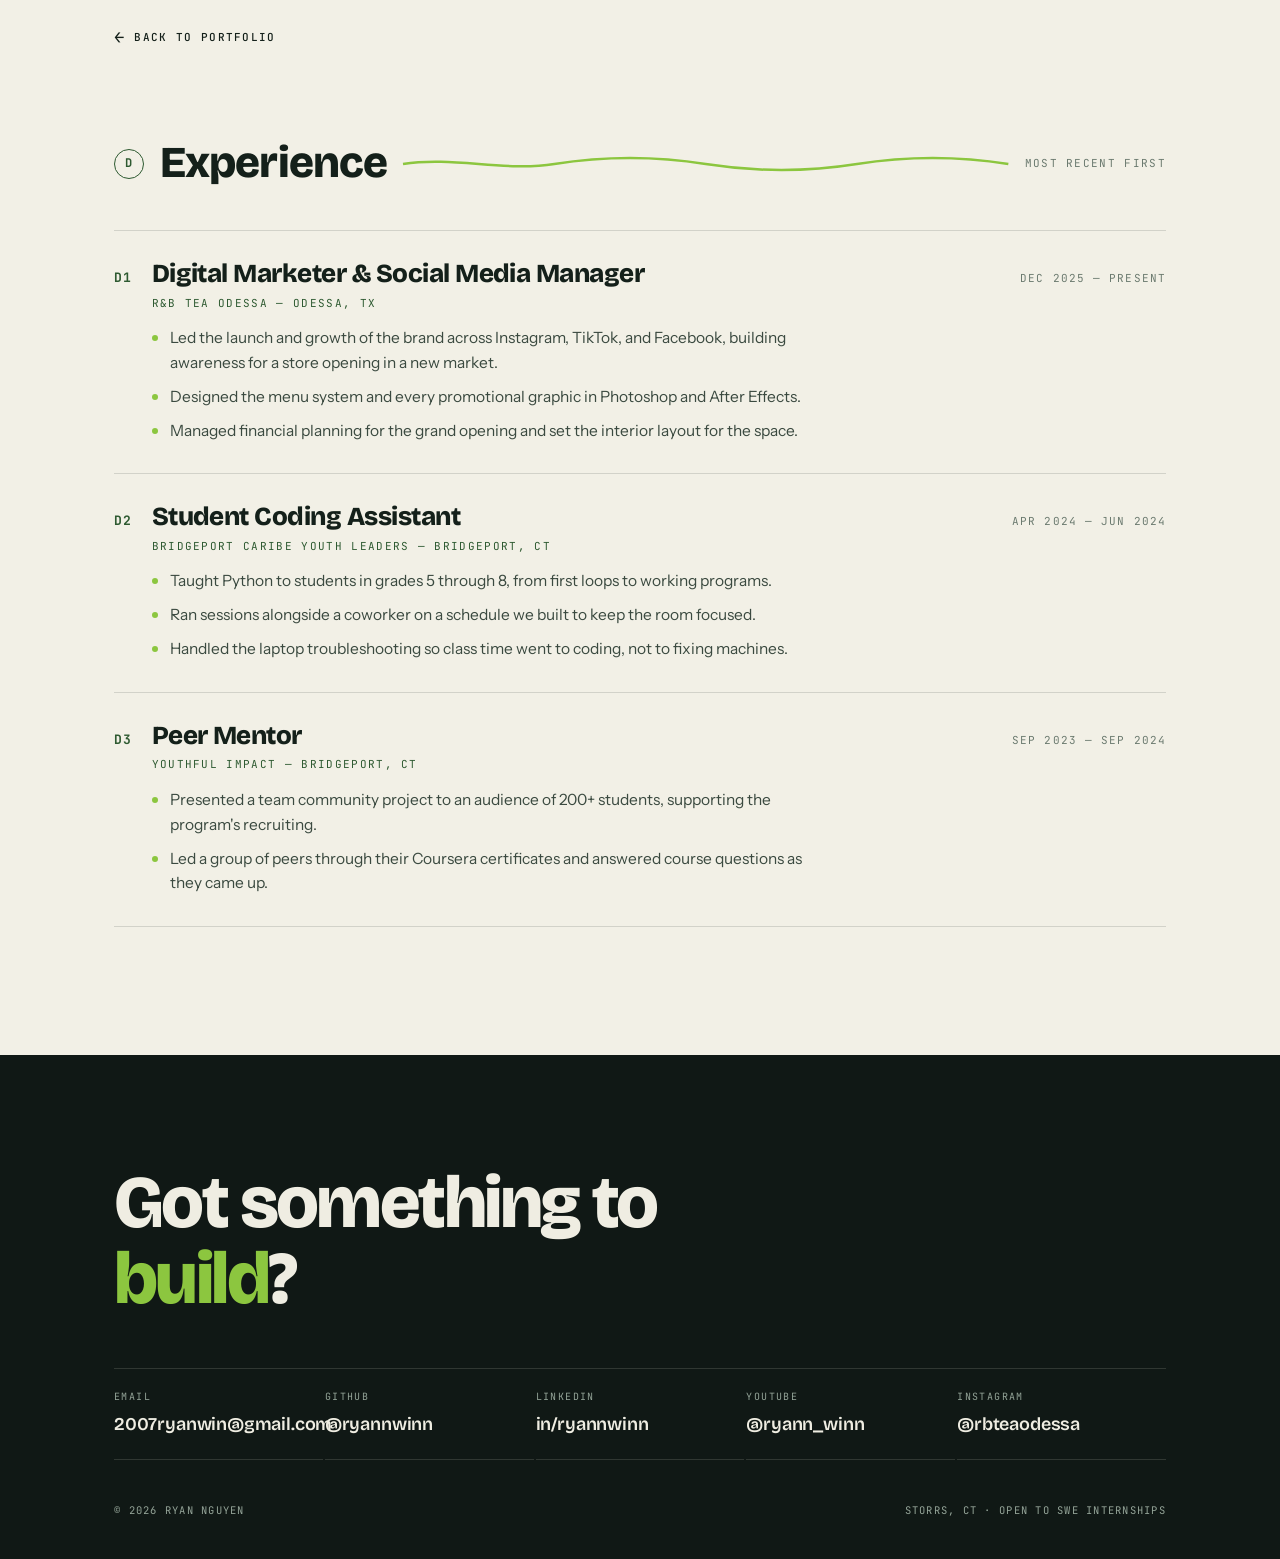
==== marketing.html @ 2098613a "changed headers and organized files for js and css" ====
<!DOCTYPE html>
<html lang="en">
<head>
<meta charset="utf-8">
<meta name="viewport" content="width=device-width, initial-scale=1">
<title>Ryan Nguyen — Computer Science & Brand Design</title>
<meta name="description" content="Ryan Nguyen, computer science student at the University of Connecticut. Python and AI projects, plus brand and social media work for R&B Tea Odessa.">
<link rel="preconnect" href="https://fonts.googleapis.com">
<link rel="preconnect" href="https://fonts.gstatic.com" crossorigin>
<link href="https://fonts.googleapis.com/css2?family=Bricolage+Grotesque:opsz,wght@12..96,400;12..96,600;12..96,800&family=Instrument+Sans:wght@400;500;600&family=JetBrains+Mono:wght@400;500;700&display=swap" rel="stylesheet">
<link rel="stylesheet" href="styles.css">
</head>
<body>
<header class="subpage-nav">
  <div class="wrap">
    <a class="back-link" href="index.html">
      <span aria-hidden="true">←</span>
      Back to portfolio
    </a>
  </div>
</header>

<!-- ================= D · EXPERIENCE ================= -->
<section class="sec" id="experience">
  <div class="wrap">
    <div class="sec-head rv">
      <span class="sec-code">D</span>
      <h2>Experience</h2>
      <svg class="squiggle" viewBox="0 0 300 20" preserveAspectRatio="none"><path d="M0,10 C25,2 50,18 75,10 S125,2 150,10 S200,18 225,10 S275,2 300,10"/></svg>
      <span class="sec-note">Most recent first</span>
    </div>

    <article class="job rv">
      <span class="code">D1</span>
      <div>
        <h3>Digital Marketer &amp; Social Media Manager</h3>
        <p class="org">R&amp;B Tea Odessa — Odessa, TX</p>
        <ul>
          <li>Led the launch and growth of the brand across Instagram, TikTok, and Facebook, building awareness for a store opening in a new market.</li>
          <li>Designed the menu system and every promotional graphic in Photoshop and After Effects.</li>
          <li>Managed financial planning for the grand opening and set the interior layout for the space.</li>
        </ul>
      </div>
      <span class="when">Dec 2025 — Present</span>
    </article>

    <article class="job rv">
      <span class="code">D2</span>
      <div>
        <h3>Student Coding Assistant</h3>
        <p class="org">Bridgeport Caribe Youth Leaders — Bridgeport, CT</p>
        <ul>
          <li>Taught Python to students in grades 5 through 8, from first loops to working programs.</li>
          <li>Ran sessions alongside a coworker on a schedule we built to keep the room focused.</li>
          <li>Handled the laptop troubleshooting so class time went to coding, not to fixing machines.</li>
        </ul>
      </div>
      <span class="when">Apr 2024 — Jun 2024</span>
    </article>

    <article class="job rv">
      <span class="code">D3</span>
      <div>
        <h3>Peer Mentor</h3>
        <p class="org">Youthful Impact — Bridgeport, CT</p>
        <ul>
          <li>Presented a team community project to an audience of 200+ students, supporting the program's recruiting.</li>
          <li>Led a group of peers through their Coursera certificates and answered course questions as they came up.</li>
        </ul>
      </div>
      <span class="when">Sep 2023 — Sep 2024</span>
    </article>
  </div>
</section>
<footer class="foot" id="contact">
  <div class="wrap">
    <h2 class="rv">Got something to <em>build</em>?</h2>

    <div class="foot-links rv">
      <a href="mailto:2007ryanwin@gmail.com">
        <small>Email</small>
        <b>2007ryanwin@gmail.com</b>
      </a>

      <a href="https://github.com/ryannwinn" target="_blank" rel="noopener">
        <small>GitHub</small>
        <b>@ryannwinn</b>
      </a>

      <a href="https://linkedin.com/in/ryannwinn/" target="_blank" rel="noopener">
        <small>LinkedIn</small>
        <b>in/ryannwinn</b>
      </a>

      <a href="https://www.youtube.com/@ryann_winn" target="_blank" rel="noopener">
        <small>YouTube</small>
        <b>@ryann_winn</b>
      </a>

      <a href="https://www.instagram.com/rbteaodessa" target="_blank" rel="noopener">
        <small>Instagram</small>
        <b>@rbteaodessa</b>
      </a>
    </div>

    <div class="foot-bot">
      <span>© 2026 Ryan Nguyen</span>
      <span>Storrs, CT · Open to SWE internships</span>
    </div>
  </div>
</footer>
<script src="script.js"></script>
</body>
</html>
---- styles.css ----
:root{
  --paper:#F2F0E6;
  --paper-2:#FCFBF6;
  --ink:#14201A;
  --forest:#2E5A31;
  --leaf:#8CC63F;
  --hot:#FF3D8B;
  --muted:#6B7A6F;
  --rule:rgba(20,32,26,.14);
  --dark:#101815;
  --dark-2:#18231F;
  --dark-text:#EFEDE2;
  --dark-muted:#94A498;
  --dark-rule:rgba(239,237,226,.14);
  --display:'Bricolage Grotesque','Segoe UI',system-ui,sans-serif;
  --body:'Instrument Sans',system-ui,-apple-system,sans-serif;
  --mono:'JetBrains Mono',ui-monospace,'SF Mono',Menlo,monospace;
  --pad:clamp(20px,5vw,64px);
  --maxw:1180px;
}
*{box-sizing:border-box}
html{scroll-behavior:smooth}
body{
  margin:0;background:var(--paper);color:var(--ink);
  font-family:var(--body);font-size:17px;line-height:1.6;
  -webkit-font-smoothing:antialiased;overflow-x:hidden;
}
img{max-width:100%;display:block}
a{color:inherit}
h1,h2,h3{font-family:var(--display);font-weight:800;margin:0;line-height:1.02;letter-spacing:-.02em}
.wrap{max-width:var(--maxw);margin:0 auto;padding:0 var(--pad)}
.mono{font-family:var(--mono);font-size:11px;letter-spacing:.14em;text-transform:uppercase;font-weight:500}

/* ---------- nav ---------- */
.nav{
  position:fixed;top:0;left:0;right:0;z-index:60;
  background:rgba(242,240,230,.82);backdrop-filter:blur(14px);
  border-bottom:1px solid var(--rule);
  transition:background .4s ease,border-color .4s ease,color .4s ease;
}
.nav.on-dark{background:rgba(16,24,21,.8);border-bottom-color:var(--dark-rule);color:var(--dark-text)}
.nav-in{max-width:var(--maxw);margin:0 auto;padding:0 var(--pad);height:58px;display:flex;align-items:center;gap:22px}
.brand{font-family:var(--display);font-weight:800;font-size:19px;letter-spacing:-.03em;text-decoration:none;flex:none}
.brand i{font-style:normal;color:var(--leaf)}
.nav-links{display:flex;gap:2px;list-style:none;margin:0;padding:0;flex:1;overflow-x:auto;scrollbar-width:none}
.nav-links::-webkit-scrollbar{display:none}
.nav-links a{
  display:flex;align-items:baseline;gap:6px;text-decoration:none;padding:6px 10px;border-radius:99px;
  font-family:var(--mono);font-size:11px;letter-spacing:.1em;text-transform:uppercase;color:var(--muted);
  white-space:nowrap;transition:color .25s,background .25s;
}
.nav.on-dark .nav-links a{color:var(--dark-muted)}
.nav-links a b{font-weight:700;color:var(--forest);transition:color .25s}
.nav.on-dark .nav-links a b{color:var(--leaf)}
.nav-links a:hover{color:var(--ink)}
.nav.on-dark .nav-links a:hover{color:var(--dark-text)}
.nav-links a.active{background:rgba(46,90,49,.1);color:var(--ink)}
.nav.on-dark .nav-links a.active{background:rgba(140,198,63,.14);color:var(--dark-text)}
.nav-cta {
  position: relative;
  display: inline-flex;
  align-items: center;
  gap: 8px;
  overflow: hidden;
  flex: none;
  padding: 7px 14px;

  border: 1px solid var(--ink);
  border-radius: 99px;

  color: var(--ink);
  text-decoration: none;
  font-family: var(--mono);
  font-size: 11px;
  letter-spacing: .12em;
  text-transform: uppercase;

  transition:
    color .3s ease,
    background .3s ease,
    border-color .3s ease;
}

.paper-plane {
  width: 15px;
  height: 15px;
  flex: none;
  fill: none;
  stroke: currentColor;
  stroke-width: 1.7;
  stroke-linecap: round;
  stroke-linejoin: round;
  transition: transform .45s cubic-bezier(.2,.8,.3,1);
}

.nav-cta:hover {
  background: var(--ink);
  color: var(--paper);
}

.nav-cta:hover .paper-plane {
  animation: plane-flight .7s cubic-bezier(.2,.8,.3,1);
}

.nav.on-dark .nav-cta {
  color: var(--dark-text);
  border-color: var(--dark-text);
}

.nav.on-dark .nav-cta:hover {
  background: var(--dark-text);
  color: var(--dark);
}

@keyframes plane-flight {
  0% {
    transform: translate(0, 0) rotate(0);
    opacity: 1;
  }

  45% {
    transform: translate(22px, -18px) rotate(10deg);
    opacity: 0;
  }

  46% {
    transform: translate(-14px, 12px) rotate(10deg);
    opacity: 0;
  }

  100% {
    transform: translate(0, 0) rotate(0);
    opacity: 1;
  }
}

@media (prefers-reduced-motion: reduce) {
  .nav-cta:hover .paper-plane {
    animation: none;
    transform: translateX(3px);
  }
}
.nav-cta:hover{background:var(--ink);color:var(--paper)}
.nav.on-dark .nav-cta{border-color:var(--dark-text)}
.nav.on-dark .nav-cta:hover{background:var(--dark-text);color:var(--dark)}

/* ---------- section scaffold ---------- */
.sec{padding:clamp(72px,10vw,132px) 0;position:relative}
.sec-head{display:flex;align-items:center;flex-wrap:wrap;gap:10px 16px;margin-bottom:44px}
.sec-code{
  font-family:var(--mono);font-weight:700;font-size:12px;letter-spacing:.1em;
  width:30px;height:30px;flex:none;display:grid;place-items:center;border-radius:50%;
  border:1.5px solid var(--forest);color:var(--forest);
}
.sec-head h2{font-size:clamp(26px,4.4vw,44px);flex:0 1 auto}
.squiggle{flex:1 1 90px;height:20px;min-width:0;overflow:visible}
.squiggle path{fill:none;stroke:var(--leaf);stroke-width:2.5;vector-effect:non-scaling-stroke;
  stroke-dasharray:1000;stroke-dashoffset:1000;transition:stroke-dashoffset 1.4s cubic-bezier(.2,.7,.3,1)}
.in .squiggle path{stroke-dashoffset:0}
.sec-note{font-family:var(--mono);font-size:11px;letter-spacing:.12em;text-transform:uppercase;color:var(--muted);flex:none}

/* ---------- hero ---------- */
.hero {
padding:clamp(82px, 11vh, 118px) 0 clamp(56px, 8vw, 92px);position:relative;overflow:hidden}
.hero-grid{display:grid;grid-template-columns:1.5fr .74fr;gap:clamp(28px,5vw,64px);align-items:end}
.eyebrow{display:flex;align-items:center;gap:10px;color:var(--forest);margin-bottom:22px}
.eyebrow .dot{width:7px;height:7px;border-radius:50%;background:var(--leaf);flex:none}
h1{font-size:clamp(33px,5.3vw,66px);letter-spacing:-.035em;line-height:1.0}
h1 .ln{display:block;overflow:hidden}
h1 .ln span{display:block;transform:translateY(105%)}
h1 em{font-style:normal;color:var(--forest);position:relative;white-space:nowrap}
h1 em.hot{color:var(--hot)}
.hero-sub{max-width:44ch;margin:26px 0 0;color:#3B4A40;font-size:clamp(16px,1.5vw,18.5px)}
.hero-cta{display:flex;flex-wrap:wrap;gap:12px;margin-top:30px}
.btn{
  display:inline-flex;align-items:center;gap:9px;text-decoration:none;
  font-family:var(--mono);font-size:11.5px;letter-spacing:.12em;text-transform:uppercase;
  padding:13px 20px;border-radius:99px;border:1.5px solid var(--ink);transition:.25s ease;
}
.btn.solid{background:var(--ink);color:var(--paper)}
.btn.solid:hover{background:var(--forest);border-color:var(--forest)}
.btn.ghost:hover{background:var(--ink);color:var(--paper)}
.btn svg{width:13px;height:13px;flex:none}
.portrait{position:relative}
.portrait figure{margin:0;border:1px solid var(--rule);background:var(--paper-2);padding:10px;border-radius:6px}
.portrait img{border-radius:3px;filter:saturate(.96)}
.portrait figcaption{display:flex;justify-content:space-between;gap:10px;padding:9px 2px 1px;color:var(--muted)}
.hero-stats{
  display:grid;grid-template-columns:repeat(4,1fr);gap:0;margin-top:clamp(48px,7vw,80px);
  border-top:1px solid var(--rule);
}
.hero-stats div {padding: 24px 22px;border-right: 1px solid var(--rule);
}
.hero-stats div:last-child{border-right:0}
.hero-stats dt{font-family:var(--mono);font-size:10.5px;letter-spacing:.14em;text-transform:uppercase;color:var(--muted);margin:0 0 6px}
.hero-stats dd{margin:0;font-family:var(--display);font-weight:600;font-size:clamp(15px,1.7vw,19px);letter-spacing:-.01em}

/* ---------- about ---------- */
.about-grid{display:grid;grid-template-columns:1.25fr .85fr;gap:clamp(28px,6vw,72px)}
.lede{font-family:var(--display);font-weight:400;font-size:clamp(21px,2.6vw,29px);line-height:1.32;letter-spacing:-.02em;margin:0 0 22px}
.about-grid p{margin:0 0 16px;color:#3B4A40}
.facts{border-top:1.5px solid var(--ink);padding-top:14px}
.facts dl{display:grid;grid-template-columns:auto 1fr;gap:0;margin:0}
.facts dt{font-family:var(--mono);font-size:10.5px;letter-spacing:.13em;text-transform:uppercase;color:var(--muted);padding:11px 18px 11px 0;border-bottom:1px solid var(--rule)}
.facts dd{margin:0;padding:11px 0;border-bottom:1px solid var(--rule);text-align:right;font-weight:500;font-size:15px}

/* ---------- dark band (software) ---------- */
.band{background:var(--dark);color:var(--dark-text);position:relative}
.band::before{
  content:"";position:absolute;inset:0;pointer-events:none;
  background:radial-gradient(70% 45% at 15% 0%,rgba(140,198,63,.11),transparent 70%);
}
.band .sec-code{border-color:var(--leaf);color:var(--leaf)}
.band .sec-note{color:var(--dark-muted)}
.proj{border-top:1px solid var(--dark-rule);padding:44px 0;position:relative}
.proj:last-of-type{border-bottom:1px solid var(--dark-rule)}
.proj-head{display:flex;align-items:baseline;gap:14px;flex-wrap:wrap;margin-bottom:8px}
.code{
  font-family:var(--mono);font-weight:700;font-size:13px;letter-spacing:.06em;color:var(--leaf);
  flex:none;transition:transform .3s ease;
}
.proj-head h3{font-size:clamp(24px,3.4vw,34px);letter-spacing:-.025em}
.star{color:var(--leaf);font-size:11px;transform:translateY(-4px)}
.proj-meta{margin-left:auto;font-family:var(--mono);font-size:11px;letter-spacing:.12em;text-transform:uppercase;color:var(--dark-muted)}
.proj-body{display:grid;min-width:0;grid-template-columns:1fr 1.05fr;gap:clamp(24px,4vw,52px);align-items:start;margin-top:20px}
.proj-body p{margin:0 0 18px;color:#C3CDC5;font-size:16.5px}
.bul{list-style:none;margin:0;padding:0;display:grid;gap:11px}
.bul li{position:relative;padding-left:20px;font-size:15.5px;color:#C3CDC5}
.bul li::before{content:"";position:absolute;left:0;top:9px;width:7px;height:7px;background:var(--leaf);border-radius:1px;transform:rotate(45deg)}
.tags{display:flex;flex-wrap:wrap;gap:7px;margin-top:22px}
.tag{font-family:var(--mono);font-size:10.5px;letter-spacing:.1em;text-transform:uppercase;
  border:1px solid var(--dark-rule);border-radius:99px;padding:5px 11px;color:var(--dark-muted)}
.shots{display:grid;gap:12px}
.shot{margin:0;border:1px solid var(--dark-rule);border-radius:8px;overflow:hidden;background:var(--dark-2);cursor:zoom-in}
.shot img{transition:transform .6s cubic-bezier(.2,.7,.3,1)}
.shot:hover img{transform:scale(1.025)}
.shot figcaption{font-family:var(--mono);font-size:10px;letter-spacing:.12em;text-transform:uppercase;color:var(--dark-muted);padding:9px 12px;border-top:1px solid var(--dark-rule)}
.diagram{
  max-width:100%;font-family:var(--mono);font-size:12.5px;line-height:1.85;color:#C3CDC5;white-space:pre;overflow-x:auto;
  background:var(--dark-2);border:1px solid var(--dark-rule);border-radius:8px;padding:20px 22px;margin:0;
}
.diagram b{color:var(--leaf);font-weight:500}

/* ---------- brand / content ---------- */
.gal{display:grid;grid-template-columns:repeat(6,1fr);gap:clamp(14px,2vw,22px)}
.item{grid-column:span 2;margin:0}
.item.wide{grid-column:span 6}
.item.half{grid-column:span 3}
.item .frame{
  border:1px solid var(--rule);background:var(--paper-2);border-radius:6px;overflow:hidden;position:relative;cursor:zoom-in;
}
.item .frame img,.item .frame video{width:100%;transition:transform .7s cubic-bezier(.2,.7,.3,1)}
.item .frame:hover img{transform:scale(1.03)}
.item .frame::after{
  content:"";position:absolute;inset:0;box-shadow:inset 0 0 0 0 var(--hot);transition:box-shadow .3s
}
.item .frame:hover::after{box-shadow:inset 0 0 0 2px var(--hot)}
.item.video .frame{cursor:default}
.cap{display:flex;align-items:baseline;gap:10px;padding:11px 2px 0}
.cap .c{font-family:var(--mono);font-weight:700;font-size:11px;color:var(--hot);flex:none;letter-spacing:.06em}
.cap .t{font-weight:600;font-size:15px;letter-spacing:-.01em}
.cap .m{margin-left:auto;font-family:var(--mono);font-size:10px;letter-spacing:.12em;text-transform:uppercase;color:var(--muted);text-align:right;flex:none}
.legend{display:flex;align-items:center;gap:9px;margin-top:30px;color:var(--muted);font-family:var(--mono);font-size:10.5px;letter-spacing:.12em;text-transform:uppercase}
.legend b{color:var(--forest)}

/* ---------- skills ---------- */
#skills {
  scroll-margin-top: 100px;
}
.skill-grid{display:grid;grid-template-columns:1.1fr .9fr;gap:clamp(28px,5vw,56px);align-items:start}
.srow{border-top:1px solid var(--rule);padding:20px 0}
.srow:last-child{border-bottom:1px solid var(--rule)}
.srow h4{margin:0 0 12px;font-family:var(--mono);font-size:10.5px;letter-spacing:.14em;text-transform:uppercase;color:var(--muted);font-weight:500}
.chips{display:flex;flex-wrap:wrap;gap:8px}
.chip{font-family:var(--mono);font-size:11.5px;letter-spacing:.04em;border:1px solid var(--rule);
  background:var(--paper-2);border-radius:99px;padding:7px 13px;transition:.25s}
.chip:hover{border-color:var(--forest);color:var(--forest);transform:translateY(-2px)}
.cert{margin:0}
.cert .frame{border:1px solid var(--rule);border-radius:6px;overflow:hidden;background:var(--paper-2);cursor:zoom-in}

/* ---------- footer ---------- */
.foot{background:var(--dark);color:var(--dark-text);padding:clamp(64px,9vw,110px) 0 40px}
.foot h2{font-size:clamp(34px,6.6vw,74px);letter-spacing:-.035em;max-width:14ch}
.foot h2 em{font-style:normal;color:var(--leaf)}
.foot-links{display:grid;grid-template-columns:repeat(auto-fit,minmax(170px,1fr));gap:2px;margin-top:52px;
  border-top:1px solid var(--dark-rule)}
.foot-links a{
  display:flex;flex-direction:column;gap:5px;text-decoration:none;padding:20px 20px 20px 0;
  border-bottom:1px solid var(--dark-rule);transition:.3s;position:relative
}
.foot-links a small{font-family:var(--mono);font-size:10px;letter-spacing:.14em;text-transform:uppercase;color:var(--dark-muted)}
.foot-links a b{font-family:var(--display);font-weight:600;font-size:18px;letter-spacing:-.01em;transition:.3s}
.foot-links a:hover b{color:var(--leaf);transform:translateX(5px)}
.foot-bot{display:flex;justify-content:space-between;gap:16px;flex-wrap:wrap;margin-top:42px;color:var(--dark-muted);
  font-family:var(--mono);font-size:10.5px;letter-spacing:.12em;text-transform:uppercase}

/* ---------- experience ---------- */
#experience {
  padding-top: 90px;
}
.job{display:grid;grid-template-columns:auto 1fr auto;gap:20px;align-items:baseline;
  border-top:1px solid var(--rule);padding:30px 0}
.job:last-child{border-bottom:1px solid var(--rule)}
.job .code{color:var(--forest)}
.job h3{font-size:clamp(20px,2.6vw,26px);letter-spacing:-.02em}
.job .org{font-family:var(--mono);font-size:11px;letter-spacing:.12em;text-transform:uppercase;color:var(--forest);margin-top:7px}
.job .when{font-family:var(--mono);font-size:11px;letter-spacing:.1em;text-transform:uppercase;color:var(--muted);text-align:right;white-space:nowrap}
.job ul{list-style:none;margin:14px 0 0;padding:0;display:grid;gap:9px;max-width:62ch}
.job li{position:relative;padding-left:18px;font-size:15.5px;color:#3B4A40}
.job li::before{content:"";position:absolute;left:0;top:9px;width:6px;height:6px;border-radius:50%;background:var(--leaf)}

/* ---------- lightbox ---------- */
.lb{position:fixed;inset:0;z-index:100;background:rgba(12,18,15,.94);display:none;place-items:center;padding:24px;cursor:zoom-out}
.lb.open{display:grid}
.lb img{max-width:min(1300px,96vw);max-height:92vh;width:auto;border-radius:4px;
  animation:pop .45s cubic-bezier(.2,.8,.3,1)}
.lb-close{position:absolute;top:18px;right:22px;color:#EFEDE2;font-family:var(--mono);font-size:11px;letter-spacing:.14em;
  border:1px solid rgba(239,237,226,.35);border-radius:99px;padding:8px 14px;background:none;cursor:pointer}
@keyframes pop{from{opacity:0;transform:scale(.97)}to{opacity:1;transform:none}}

/* ---------- reveal ---------- */
.rv{opacity:0;transform:translateY(20px);transition:opacity .8s cubic-bezier(.2,.7,.3,1),transform .8s cubic-bezier(.2,.7,.3,1)}
.rv.in{opacity:1;transform:none}
:focus-visible{outline:2.5px solid var(--hot);outline-offset:3px;border-radius:2px}

/* ---------- load sequence ---------- */
.pl h1 .ln span{transform:translateY(105%);transition:transform 1s cubic-bezier(.2,.8,.25,1)}
.pl.go h1 .ln span{transform:none}
.pl .eyebrow,.pl .hero-sub,.pl .hero-cta,.pl .hero-stats,.pl .portrait{opacity:0;transform:translateY(16px);
  transition:opacity .9s ease,transform .9s cubic-bezier(.2,.7,.3,1)}
.pl.go .eyebrow,.pl.go .hero-sub,.pl.go .hero-cta,.pl.go .hero-stats,.pl.go .portrait{opacity:1;transform:none}
.pl.go .eyebrow{transition-delay:.05s}
.pl.go h1 .ln:nth-child(1) span{transition-delay:.16s}
.pl.go h1 .ln:nth-child(2) span{transition-delay:.26s}
.pl.go h1 .ln:nth-child(3) span{transition-delay:.36s}
.pl.go .hero-sub{transition-delay:.5s}
.pl.go .hero-cta{transition-delay:.6s}
.pl.go .portrait{transition-delay:.42s}
.pl.go .hero-stats{transition-delay:.72s}

@media (max-width:900px){
  .hero-grid{grid-template-columns:1fr}
  .portrait{max-width:320px;order:-1}
  .hero-stats{grid-template-columns:1fr 1fr}
  .hero-stats div{border-bottom:1px solid var(--rule);padding-bottom:16px}
  .hero-stats div:nth-child(2n){border-right:0}
  .about-grid,.proj-body,.skill-grid,.res-grid{grid-template-columns:1fr}
  .item,.item.half{grid-column:span 3}
  .job{grid-template-columns:auto 1fr;row-gap:6px}
  .job .when{grid-column:2;text-align:left;order:3}
  .res-doc{max-width:330px}
}
@media (max-width:560px){
  body{font-size:16px}
  .item,.item.half,.item.wide{grid-column:span 6}
  .nav-cta{display:none}
  .sec-note{display:none}
}
@media (prefers-reduced-motion:reduce){
  html{scroll-behavior:auto}
  *,*::before,*::after{transition-duration:.01ms!important;animation-duration:.01ms!important}
  .rv{opacity:1;transform:none}
  .pl h1 .ln span{transform:none}
  .pl .eyebrow,.pl .hero-sub,.pl .hero-cta,.pl .hero-stats,.pl .portrait{opacity:1;transform:none}
  .squiggle path{stroke-dashoffset:0}
}

.section-more {
  display: flex;
  justify-content: center;
  margin-top: 48px;
}

.section-more .btn {
  transition:
    background .25s ease,
    color .25s ease,
    border-color .25s ease,
    transform .25s ease;
}

.section-more .btn:hover {
  transform: translateY(-3px);
}

.section-more .btn span {
  display: inline-block;
  transition: transform .25s ease;
}

.section-more .btn:hover span {
  transform: translate(3px, -3px);
}

/* Software section has a dark background */
.band .section-more .btn {
  color: var(--dark-text);
  border-color: var(--dark-text);
}

.band .section-more .btn:hover {
  color: var(--dark);
  background: var(--leaf);
  border-color: var(--leaf);
}

.subpage-nav {
  padding: 24px 0 0;
}

.back-link {
  display: inline-flex;
  align-items: center;
  gap: 9px;
  color: var(--ink);
  text-decoration: none;
  font-family: var(--mono);
  font-size: 11px;
  font-weight: 500;
  letter-spacing: .12em;
  text-transform: uppercase;
  transition: color .25s ease;
}

.back-link span {
  font-size: 17px;
  transition: transform .25s ease;
}

.back-link:hover {
  color: var(--forest);
}

.back-link:hover span {
  transform: translateX(-4px);
}
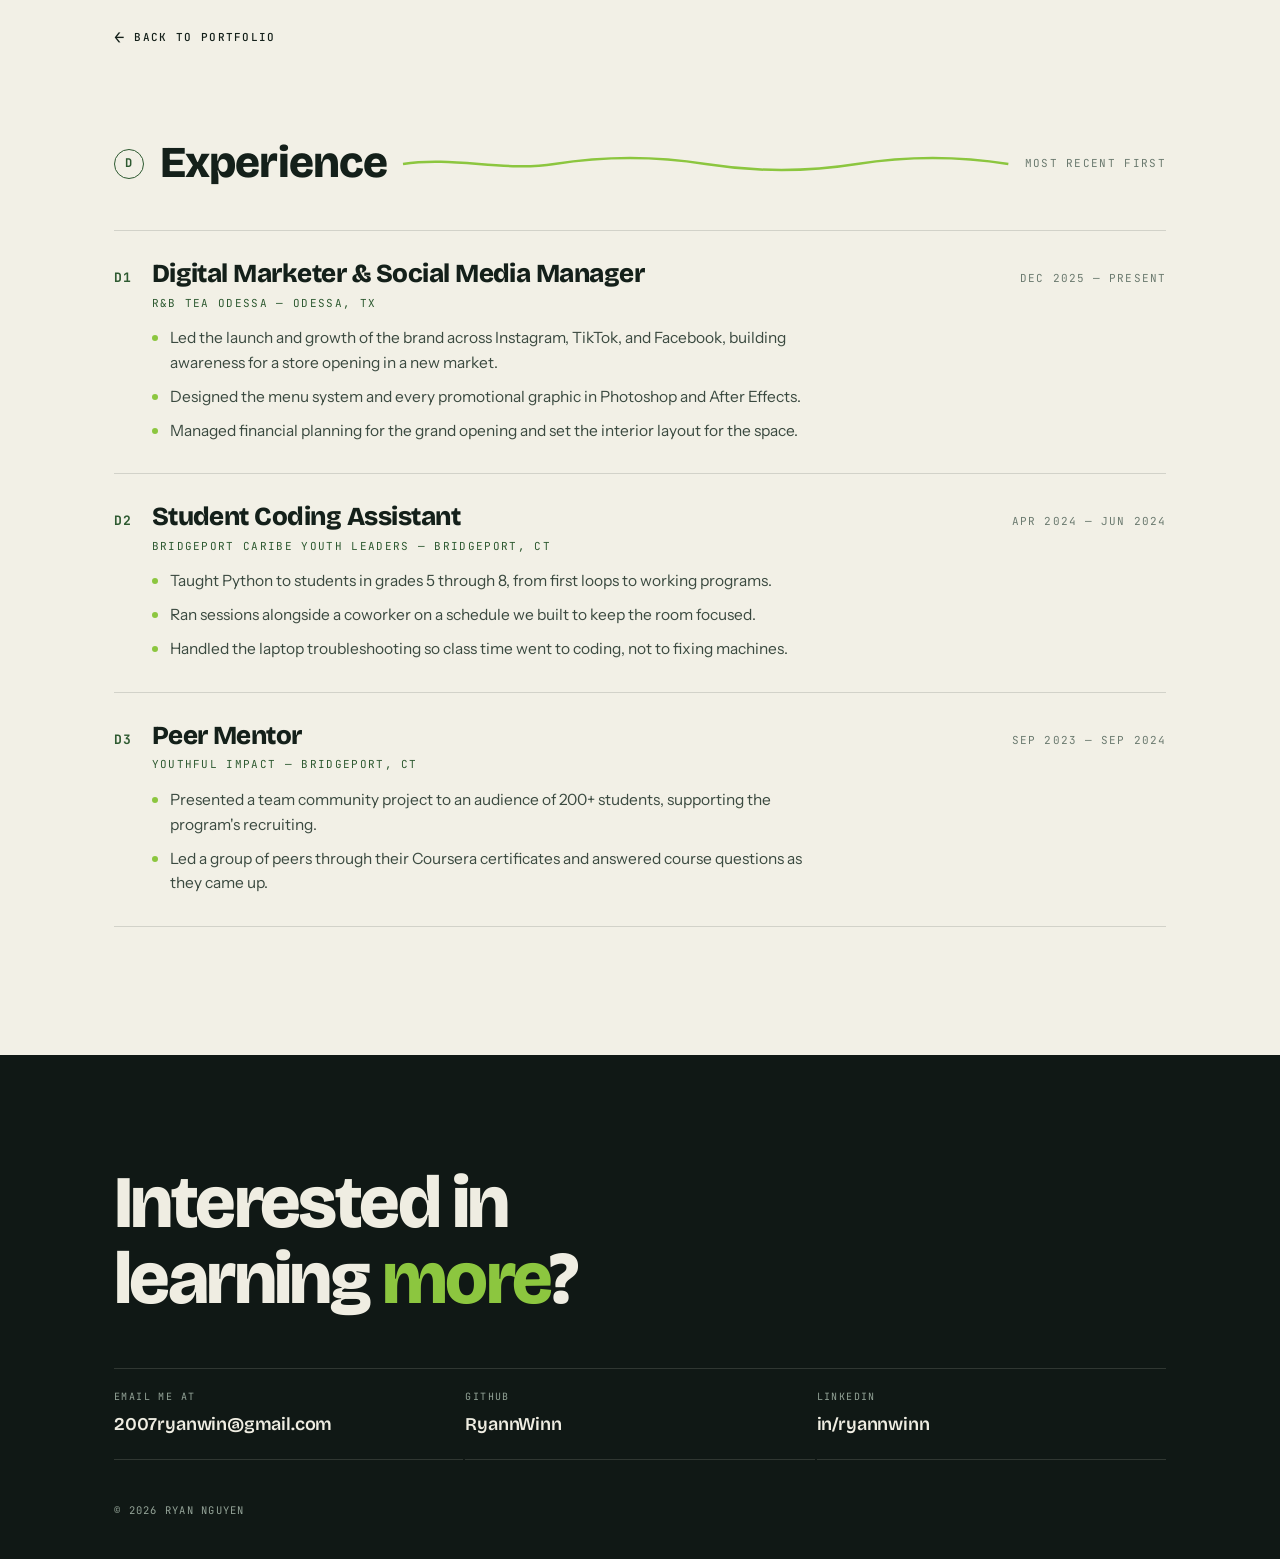
==== commit da053eec: "Added new information for software section and profile" ====
--- a/marketing.html
+++ b/marketing.html
@@ -72,40 +72,18 @@
     </article>
   </div>
 </section>
+
+<!-- ================= FOOTER ================= -->
 <footer class="foot" id="contact">
   <div class="wrap">
-    <h2 class="rv">Got something to <em>build</em>?</h2>
-
+    <h2 class="rv">Interested in learning <em>more</em>?</h2>
     <div class="foot-links rv">
-      <a href="mailto:2007ryanwin@gmail.com">
-        <small>Email</small>
-        <b>2007ryanwin@gmail.com</b>
-      </a>
-
-      <a href="https://github.com/ryannwinn" target="_blank" rel="noopener">
-        <small>GitHub</small>
-        <b>@ryannwinn</b>
-      </a>
-
-      <a href="https://linkedin.com/in/ryannwinn/" target="_blank" rel="noopener">
-        <small>LinkedIn</small>
-        <b>in/ryannwinn</b>
-      </a>
-
-      <a href="https://www.youtube.com/@ryann_winn" target="_blank" rel="noopener">
-        <small>YouTube</small>
-        <b>@ryann_winn</b>
-      </a>
-
-      <a href="https://www.instagram.com/rbteaodessa" target="_blank" rel="noopener">
-        <small>Instagram</small>
-        <b>@rbteaodessa</b>
-      </a>
+      <a href="mailto:2007ryanwin@gmail.com"><small>Email me at</small><b>2007ryanwin@gmail.com</b></a>
+      <a href="https://github.com/ryannwinn" target="_blank" rel="noopener"><small>GitHub</small><b>RyannWinn</b></a>
+      <a href="https://linkedin.com/in/ryannwinn/" target="_blank" rel="noopener"><small>LinkedIn</small><b>in/ryannwinn</b></a>
     </div>
-
     <div class="foot-bot">
       <span>© 2026 Ryan Nguyen</span>
-      <span>Storrs, CT · Open to SWE internships</span>
     </div>
   </div>
 </footer>
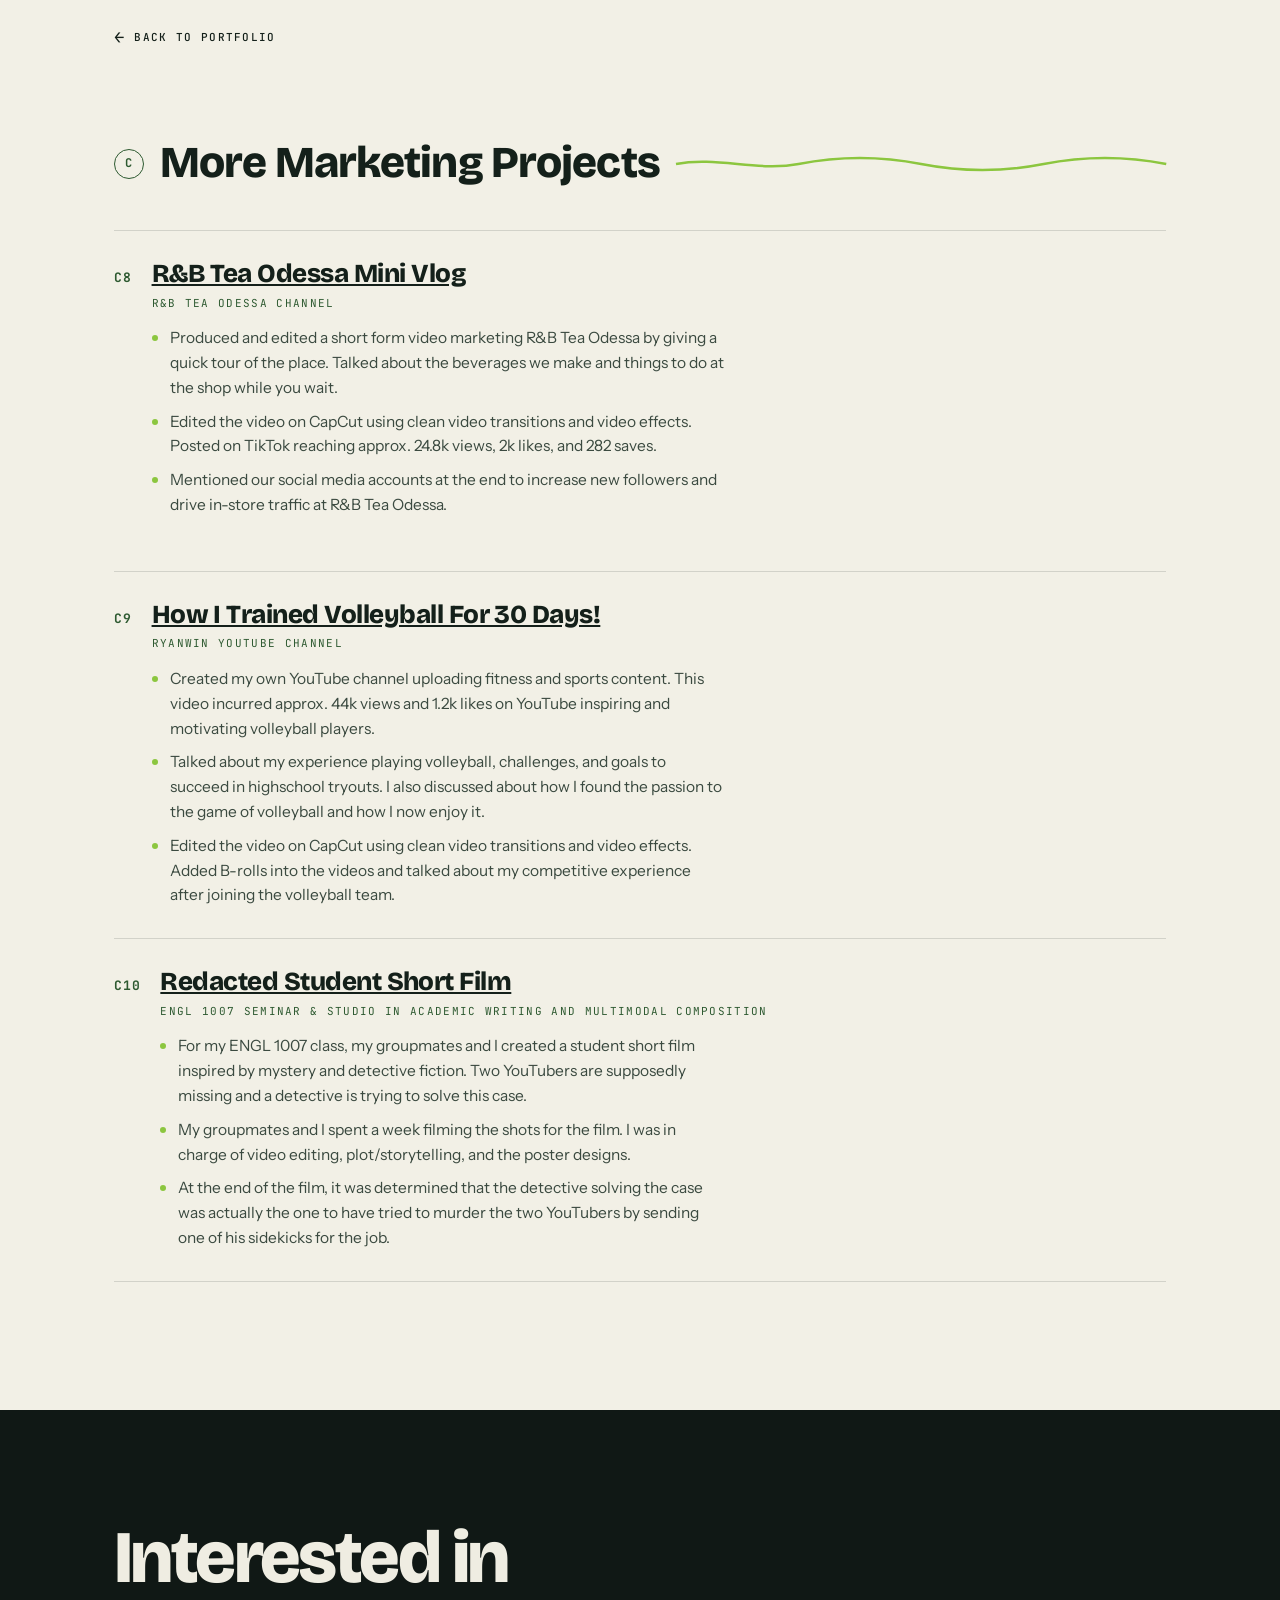
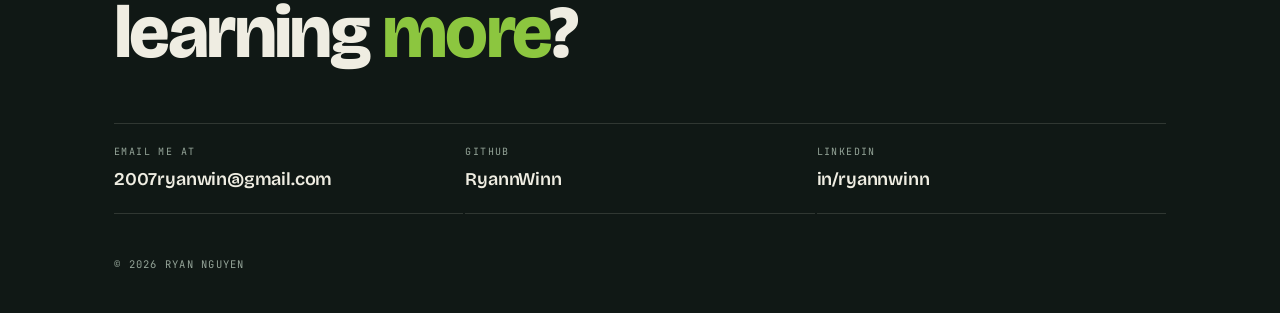
==== commit d7d05fd9: "Changed the whole website and uploaded videos" ====
--- a/marketing.html
+++ b/marketing.html
@@ -3,12 +3,12 @@
 <head>
 <meta charset="utf-8">
 <meta name="viewport" content="width=device-width, initial-scale=1">
-<title>Ryan Nguyen — Computer Science & Brand Design</title>
-<meta name="description" content="Ryan Nguyen, computer science student at the University of Connecticut. Python and AI projects, plus brand and social media work for R&B Tea Odessa.">
+<title>Ryan Nguyen's Portfolio — Computer Science Student</title>
+<meta name="description" content="Ryan Nguyen, a computer science student at the University of Connecticut. Shows Python and AI projects plus social media marketing and advertising work.">
 <link rel="preconnect" href="https://fonts.googleapis.com">
 <link rel="preconnect" href="https://fonts.gstatic.com" crossorigin>
 <link href="https://fonts.googleapis.com/css2?family=Bricolage+Grotesque:opsz,wght@12..96,400;12..96,600;12..96,800&family=Instrument+Sans:wght@400;500;600&family=JetBrains+Mono:wght@400;500;700&display=swap" rel="stylesheet">
-<link rel="stylesheet" href="styles.css">
+<link rel="stylesheet" href="css/styles.css">
 </head>
 <body>
 <header class="subpage-nav">
@@ -20,57 +20,108 @@
   </div>
 </header>
 
-<!-- ================= D · EXPERIENCE ================= -->
+<!-- ================= EXPERIENCE ================= -->
 <section class="sec" id="experience">
   <div class="wrap">
     <div class="sec-head rv">
-      <span class="sec-code">D</span>
-      <h2>Experience</h2>
+      <span class="sec-code">C</span>
+      <h2>More Marketing Projects</h2>
       <svg class="squiggle" viewBox="0 0 300 20" preserveAspectRatio="none"><path d="M0,10 C25,2 50,18 75,10 S125,2 150,10 S200,18 225,10 S275,2 300,10"/></svg>
-      <span class="sec-note">Most recent first</span>
     </div>
+    <article class="job rv">
+      <span class="code">C8</span>
+      <div>
+        <h3><a href="https://www.youtube.com/shorts/x-PvJcR8nqw">R&B Tea Odessa Mini Vlog</a></h3>
+    <p class="org">R&B Tea Odessa Channel</p>
+    <div class="takemeter-content">
+      <ul>
+        <li>
+          Produced and edited a short form video marketing R&B Tea Odessa by giving a
+          quick tour of the place. Talked about the beverages we make and things to do
+          at the shop while you wait.
+        </li>
+        <li>
+          Edited the video on CapCut using clean video transitions and video effects. 
+          Posted on TikTok reaching approx. 24.8k views, 2k likes, and 282 saves.
+        </li>
+        <li>
+          Mentioned our social media accounts at the end to increase new followers
+          and drive in-store traffic at R&B Tea Odessa.
+        </li>
+      </ul>
+      <iframe
+        src="https://www.youtube.com/embed/shorts/x-PvJcR8nqw"
+        title="R&B Tea Odessa Mini Vlog"
+        allow="accelerometer; autoplay; clipboard-write; encrypted-media; gyroscope; picture-in-picture; web-share"
+        referrerpolicy="strict-origin-when-cross-origin"
+        allowfullscreen>
+      </iframe>
+    </div>
+  </div>
+</article>
 
-    <article class="job rv">
-      <span class="code">D1</span>
+ <article class="job rv">
+      <span class="code">C9</span>
       <div>
-        <h3>Digital Marketer &amp; Social Media Manager</h3>
-        <p class="org">R&amp;B Tea Odessa — Odessa, TX</p>
-        <ul>
-          <li>Led the launch and growth of the brand across Instagram, TikTok, and Facebook, building awareness for a store opening in a new market.</li>
-          <li>Designed the menu system and every promotional graphic in Photoshop and After Effects.</li>
-          <li>Managed financial planning for the grand opening and set the interior layout for the space.</li>
-        </ul>
-      </div>
-      <span class="when">Dec 2025 — Present</span>
-    </article>
+        <h3><a href="https://www.youtube.com/watch?v=OZZ9xUirNGo&t=13s">How I Trained Volleyball For 30 Days!</a></h3>
+    <p class="org">RyanWin YouTube Channel</p>
+    <div class="takemeter-content">
+      <ul>
+        <li>
+          Created my own YouTube channel uploading fitness and sports content. This video incurred approx. 44k views and
+          1.2k likes on YouTube inspiring and motivating volleyball players.
+        </li>
+        <li>
+          Talked about my experience playing volleyball, challenges, and goals to succeed in highschool tryouts. I also
+          discussed about how I found the passion to the game of volleyball and how I now enjoy it.
+        </li>
+        <li>
+          Edited the video on CapCut using clean video transitions and video effects. Added B-rolls
+          into the videos and talked about my competitive experience after joining the volleyball team.
+        </li>
+      </ul>
+      <iframe
+        src="https://www.youtube.com/embed/watch?v=OZZ9xUirNGo&t=13s"
+        title="Volleyball video"
+        allow="accelerometer; autoplay; clipboard-write; encrypted-media; gyroscope; picture-in-picture; web-share"
+        referrerpolicy="strict-origin-when-cross-origin"
+        allowfullscreen>
+      </iframe>
+    </div>
+  </div>
+</article>
 
-    <article class="job rv">
-      <span class="code">D2</span>
+<article class="job rv">
+      <span class="code">C10</span>
       <div>
-        <h3>Student Coding Assistant</h3>
-        <p class="org">Bridgeport Caribe Youth Leaders — Bridgeport, CT</p>
-        <ul>
-          <li>Taught Python to students in grades 5 through 8, from first loops to working programs.</li>
-          <li>Ran sessions alongside a coworker on a schedule we built to keep the room focused.</li>
-          <li>Handled the laptop troubleshooting so class time went to coding, not to fixing machines.</li>
-        </ul>
-      </div>
-      <span class="when">Apr 2024 — Jun 2024</span>
-    </article>
-
-    <article class="job rv">
-      <span class="code">D3</span>
-      <div>
-        <h3>Peer Mentor</h3>
-        <p class="org">Youthful Impact — Bridgeport, CT</p>
-        <ul>
-          <li>Presented a team community project to an audience of 200+ students, supporting the program's recruiting.</li>
-          <li>Led a group of peers through their Coursera certificates and answered course questions as they came up.</li>
-        </ul>
-      </div>
-      <span class="when">Sep 2023 — Sep 2024</span>
-    </article>
+        <h3><a href="https://www.youtube.com/watch?v=vr95pPvYW64">Redacted Student Short Film</a></h3>
+    <p class="org">ENGL 1007 Seminar & Studio in Academic Writing and Multimodal Composition</p>
+    <div class="takemeter-content">
+      <ul>
+        <li>
+          For my ENGL 1007 class, my groupmates and I created a student short film inspired
+          by mystery and detective fiction. Two YouTubers are supposedly missing and a detective
+          is trying to solve this case.
+        </li>
+        <li>
+          My groupmates and I spent a week filming the shots for the film. I was in charge of video editing,
+          plot/storytelling, and the poster designs. 
+        </li>
+        <li>
+          At the end of the film, it was determined that the detective solving the case was actually
+          the one to have tried to murder the two YouTubers by sending one of his sidekicks for the job.
+        </li>
+      </ul>
+      <iframe
+        src="https://youtube.com/embed/vr95pPvYW64"
+        title="Redacted student short film"
+        allow="accelerometer; autoplay; clipboard-write; encrypted-media; gyroscope; picture-in-picture; web-share"
+        referrerpolicy="strict-origin-when-cross-origin"
+        allowfullscreen>
+      </iframe>
+    </div>
   </div>
+</article>
 </section>
 
 <!-- ================= FOOTER ================= -->
@@ -87,6 +138,12 @@
     </div>
   </div>
 </footer>
-<script src="script.js"></script>
+
+<div class="lb" id="lb" role="dialog" aria-modal="true" aria-label="Enlarged image">
+  <button class="lb-close" id="lbclose">Close ✕</button>
+  <img id="lbimg" alt="">
+</div>
+
+<script src="js/script.js"></script>
 </body>
 </html>
--- a/css/styles.css
+++ b/css/styles.css
@@ -0,0 +1,466 @@
+:root{
+  --paper:#F2F0E6;
+  --paper-2:#FCFBF6;
+  --ink:#14201A;
+  --forest:#2E5A31;
+  --leaf:#8CC63F;
+  --hot:#FF3D8B;
+  --muted:#6B7A6F;
+  --rule:rgba(20,32,26,.14);
+  --dark:#101815;
+  --dark-2:#18231F;
+  --dark-text:#EFEDE2;
+  --dark-muted:#94A498;
+  --dark-rule:rgba(239,237,226,.14);
+  --display:'Bricolage Grotesque','Segoe UI',system-ui,sans-serif;
+  --body:'Instrument Sans',system-ui,-apple-system,sans-serif;
+  --mono:'JetBrains Mono',ui-monospace,'SF Mono',Menlo,monospace;
+  --pad:clamp(20px,5vw,64px);
+  --maxw:1180px;
+}
+*{box-sizing:border-box}
+html{scroll-behavior:smooth}
+body{
+  margin:0;background:var(--paper);color:var(--ink);
+  font-family:var(--body);font-size:17px;line-height:1.6;
+  -webkit-font-smoothing:antialiased;overflow-x:hidden;
+}
+img{max-width:100%;display:block}
+a{color:inherit}
+h1,h2,h3{font-family:var(--display);font-weight:800;margin:0;line-height:1.02;letter-spacing:-.02em}
+.wrap{max-width:var(--maxw);margin:0 auto;padding:0 var(--pad)}
+.mono{font-family:var(--mono);font-size:11px;letter-spacing:.14em;text-transform:uppercase;font-weight:500}
+
+/* ---------- nav ---------- */
+.nav{
+  position:fixed;top:0;left:0;right:0;z-index:60;
+  background:rgba(242,240,230,.82);backdrop-filter:blur(14px);
+  border-bottom:1px solid var(--rule);
+  transition:background .4s ease,border-color .4s ease,color .4s ease;
+}
+.nav.on-dark{background:rgba(16,24,21,.8);border-bottom-color:var(--dark-rule);color:var(--dark-text)}
+.nav-in{max-width:var(--maxw);margin:0 auto;padding:0 var(--pad);height:58px;display:flex;align-items:center;gap:22px}
+.brand{font-family:var(--display);font-weight:800;font-size:19px;letter-spacing:-.03em;text-decoration:none;flex:none}
+.brand i{font-style:normal;color:var(--leaf)}
+.nav-links{display:flex;gap:2px;list-style:none;margin:0;padding:0;flex:1;overflow-x:auto;scrollbar-width:none}
+.nav-links::-webkit-scrollbar{display:none}
+.nav-links a{
+  display:flex;align-items:baseline;gap:6px;text-decoration:none;padding:6px 10px;border-radius:99px;
+  font-family:var(--mono);font-size:11px;letter-spacing:.1em;text-transform:uppercase;color:var(--muted);
+  white-space:nowrap;transition:color .25s,background .25s;
+}
+.nav.on-dark .nav-links a{color:var(--dark-muted)}
+.nav-links a b{font-weight:700;color:var(--forest);transition:color .25s}
+.nav.on-dark .nav-links a b{color:var(--leaf)}
+.nav-links a:hover{color:var(--ink)}
+.nav.on-dark .nav-links a:hover{color:var(--dark-text)}
+.nav-links a.active{background:rgba(46,90,49,.1);color:var(--ink)}
+.nav.on-dark .nav-links a.active{background:rgba(140,198,63,.14);color:var(--dark-text)}
+.nav-cta {
+  position: relative;
+  display: inline-flex;
+  align-items: center;
+  gap: 8px;
+  overflow: hidden;
+  flex: none;
+  padding: 7px 14px;
+
+  border: 1px solid var(--ink);
+  border-radius: 99px;
+
+  color: var(--ink);
+  text-decoration: none;
+  font-family: var(--mono);
+  font-size: 11px;
+  letter-spacing: .12em;
+  text-transform: uppercase;
+
+  transition:
+    color .3s ease,
+    background .3s ease,
+    border-color .3s ease;
+}
+
+.paper-plane {
+  width: 15px;
+  height: 15px;
+  flex: none;
+  fill: none;
+  stroke: currentColor;
+  stroke-width: 1.7;
+  stroke-linecap: round;
+  stroke-linejoin: round;
+  transition: transform .45s cubic-bezier(.2,.8,.3,1);
+}
+
+.nav-cta:hover {
+  background: var(--ink);
+  color: var(--paper);
+}
+
+.nav-cta:hover .paper-plane {
+  animation: plane-flight .7s cubic-bezier(.2,.8,.3,1);
+}
+
+.nav.on-dark .nav-cta {
+  color: var(--dark-text);
+  border-color: var(--dark-text);
+}
+
+.nav.on-dark .nav-cta:hover {
+  background: var(--dark-text);
+  color: var(--dark);
+}
+
+@keyframes plane-flight {
+  0% {
+    transform: translate(0, 0) rotate(0);
+    opacity: 1;
+  }
+
+  45% {
+    transform: translate(22px, -18px) rotate(10deg);
+    opacity: 0;
+  }
+
+  46% {
+    transform: translate(-14px, 12px) rotate(10deg);
+    opacity: 0;
+  }
+
+  100% {
+    transform: translate(0, 0) rotate(0);
+    opacity: 1;
+  }
+}
+
+@media (prefers-reduced-motion: reduce) {
+  .nav-cta:hover .paper-plane {
+    animation: none;
+    transform: translateX(3px);
+  }
+}
+.nav-cta:hover{background:var(--ink);color:var(--paper)}
+.nav.on-dark .nav-cta{border-color:var(--dark-text)}
+.nav.on-dark .nav-cta:hover{background:var(--dark-text);color:var(--dark)}
+
+/* ---------- section scaffold ---------- */
+.sec{padding:clamp(72px,10vw,132px) 0;position:relative}
+.sec-head{display:flex;align-items:center;flex-wrap:wrap;gap:10px 16px;margin-bottom:44px}
+.sec-code{
+  font-family:var(--mono);font-weight:700;font-size:12px;letter-spacing:.1em;
+  width:30px;height:30px;flex:none;display:grid;place-items:center;border-radius:50%;
+  border:1.5px solid var(--forest);color:var(--forest);
+}
+.sec-head h2{font-size:clamp(26px,4.4vw,44px);flex:0 1 auto}
+.squiggle{flex:1 1 90px;height:20px;min-width:0;overflow:visible}
+.squiggle path{fill:none;stroke:var(--leaf);stroke-width:2.5;vector-effect:non-scaling-stroke;
+  stroke-dasharray:1000;stroke-dashoffset:1000;transition:stroke-dashoffset 1.4s cubic-bezier(.2,.7,.3,1)}
+.in .squiggle path{stroke-dashoffset:0}
+.sec-note{font-family:var(--mono);font-size:11px;letter-spacing:.12em;text-transform:uppercase;color:var(--muted);flex:none}
+
+/* ---------- hero ---------- */
+.hero {
+padding:clamp(82px, 11vh, 118px) 0 30px;position:relative;overflow:hidden}
+#profile {
+  padding-top:90px;
+}
+.hero-grid{display:grid;grid-template-columns:1.5fr .74fr;gap:clamp(28px,5vw,64px);align-items:end}
+.eyebrow{display:flex;align-items:center;gap:10px;color:var(--forest);margin-bottom:22px}
+.eyebrow .dot{width:7px;height:7px;border-radius:50%;background:var(--leaf);flex:none}
+h1{font-size:clamp(33px,5.3vw,66px);letter-spacing:-.035em;line-height:1.0}
+h1 .ln{display:block;overflow:hidden}
+h1 .ln span{display:block;transform:translateY(105%)}
+h1 em{font-style:normal;color:var(--forest);position:relative;white-space:nowrap}
+h1 em.hot{color:var(--hot)}
+.hero-sub{max-width:44ch;margin:26px 0 0;color:#3B4A40;font-size:clamp(16px,1.5vw,18.5px)}
+.hero-cta{display:flex;flex-wrap:wrap;gap:12px;margin-top:30px}
+.btn{
+  display:inline-flex;align-items:center;gap:9px;text-decoration:none;
+  font-family:var(--mono);font-size:11.5px;letter-spacing:.12em;text-transform:uppercase;
+  padding:13px 20px;border-radius:99px;border:1.5px solid var(--ink);transition:.25s ease;
+}
+.btn.solid{background:var(--ink);color:var(--paper)}
+.btn.solid:hover{background:var(--forest);border-color:var(--forest)}
+.btn.ghost:hover{background:var(--ink);color:var(--paper)}
+.btn svg{width:13px;height:13px;flex:none}
+.portrait{position:relative}
+.portrait figure{margin:0;border:1px solid var(--rule);background:var(--paper-2);padding:10px;border-radius:6px}
+.portrait img{border-radius:3px;filter:saturate(.96)}
+.portrait figcaption{display:flex;justify-content:space-between;gap:10px;padding:9px 2px 1px;color:var(--muted)}
+.hero-stats{
+  display:grid;grid-template-columns:repeat(4,1fr);gap:0;margin-top:clamp(48px,7vw,80px);
+  border-top:1px solid var(--rule);
+}
+.hero-stats div {padding: 24px 22px;border-right: 1px solid var(--rule);
+}
+.hero-stats div:last-child{border-right:0}
+.hero-stats dt{font-family:var(--mono);font-size:10.5px;letter-spacing:.14em;text-transform:uppercase;color:var(--muted);margin:0 0 6px}
+.hero-stats dd{margin:0;font-family:var(--display);font-weight:600;font-size:clamp(15px,1.7vw,19px);letter-spacing:-.01em}
+
+/* ---------- about ---------- */
+.about-grid{display:grid;grid-template-columns:1.25fr .85fr;gap:clamp(28px,6vw,72px)}
+.lede{font-family:var(--display);font-weight:400;font-size:clamp(21px,2.6vw,29px);line-height:1.32;letter-spacing:-.02em;margin:0 0 22px}
+.about-grid p{margin:0 0 16px;color:#3B4A40}
+.facts{border-top:1.5px solid var(--ink);padding-top:14px}
+.facts dl{display:grid;grid-template-columns:auto 1fr;gap:0;margin:0}
+.facts dt{font-family:var(--mono);font-size:10.5px;letter-spacing:.13em;text-transform:uppercase;color:var(--muted);padding:11px 18px 11px 0;border-bottom:1px solid var(--rule)}
+.facts dd{margin:0;padding:11px 0;border-bottom:1px solid var(--rule);text-align:right;font-weight:500;font-size:15px}
+
+/* ---------- dark band (software) ---------- */
+.band{background:var(--dark);color:var(--dark-text);position:relative}
+.band::before{
+  content:"";position:absolute;inset:0;pointer-events:none;
+  background:radial-gradient(70% 45% at 15% 0%,rgba(140,198,63,.11),transparent 70%);
+}
+.band .sec-code{border-color:var(--leaf);color:var(--leaf)}
+.band .sec-note{color:var(--dark-muted)}
+.proj{border-top:1px solid var(--dark-rule);padding:44px 0;position:relative}
+.proj:last-of-type{border-bottom:1px solid var(--dark-rule)}
+.proj-head{display:flex;align-items:baseline;gap:14px;flex-wrap:wrap;margin-bottom:8px}
+.code{
+  font-family:var(--mono);font-weight:700;font-size:13px;letter-spacing:.06em;color:var(--leaf);
+  flex:none;transition:transform .3s ease;
+}
+.proj-head h3{font-size:clamp(24px,3.4vw,34px);letter-spacing:-.025em}
+.star{color:var(--leaf);font-size:11px;transform:translateY(-4px)}
+.proj-meta{margin-left:auto;font-family:var(--mono);font-size:11px;letter-spacing:.12em;text-transform:uppercase;color:var(--dark-muted)}
+.proj-body{display:grid;min-width:0;grid-template-columns:1fr 1.05fr;gap:clamp(24px,4vw,52px);align-items:start;margin-top:20px}
+.proj-body p{margin:0 0 18px;color:#C3CDC5;font-size:16.5px}
+.bul{list-style:none;margin:0;padding:0;display:grid;gap:11px}
+.bul li{position:relative;padding-left:20px;font-size:15.5px;color:#C3CDC5}
+.bul li::before{content:"";position:absolute;left:0;top:9px;width:7px;height:7px;background:var(--leaf);border-radius:1px;transform:rotate(45deg)}
+.tags{display:flex;flex-wrap:wrap;gap:7px;margin-top:22px}
+.tag{font-family:var(--mono);font-size:10.5px;letter-spacing:.1em;text-transform:uppercase;
+  border:1px solid var(--dark-rule);border-radius:99px;padding:5px 11px;color:var(--dark-muted)}
+.shots{display:grid;gap:12px}
+.shot{margin:0;border:1px solid var(--dark-rule);border-radius:8px;overflow:hidden;background:var(--dark-2);cursor:zoom-in}
+.shot img{transition:transform .6s cubic-bezier(.2,.7,.3,1)}
+.shot:hover img{transform:scale(1.025)}
+.shot figcaption{font-family:var(--mono);font-size:10px;letter-spacing:.12em;text-transform:uppercase;color:var(--dark-muted);padding:9px 12px;border-top:1px solid var(--dark-rule)}
+.diagram{
+  max-width:100%;font-family:var(--mono);font-size:12.5px;line-height:1.85;color:#C3CDC5;white-space:pre;overflow-x:auto;
+  background:var(--dark-2);border:1px solid var(--dark-rule);border-radius:8px;padding:20px 22px;margin:0;
+}
+.diagram b{color:var(--leaf);font-weight:500}
+
+/* ---------- brand / content ---------- */
+.gal{display:grid;grid-template-columns:repeat(6,1fr);gap:clamp(14px,2vw,22px)}
+.item{grid-column:span 2;margin:0}
+.item.wide{grid-column:span 6}
+.item.half{grid-column:span 3}
+.item .frame{
+  border:1px solid var(--rule);background:var(--paper-2);border-radius:6px;overflow:hidden;position:relative;cursor:zoom-in;
+}
+.item .frame img,.item .frame video{width:100%;transition:transform .7s cubic-bezier(.2,.7,.3,1)}
+.item .frame:hover img{transform:scale(1.03)}
+.item .frame::after{
+  content:"";position:absolute;inset:0;box-shadow:inset 0 0 0 0 var(--hot);transition:box-shadow .3s
+}
+.item .frame:hover::after{box-shadow:inset 0 0 0 2px var(--hot)}
+.item.video .frame{cursor:default}
+.cap{display:flex;align-items:baseline;gap:10px;padding:11px 2px 0}
+.cap .c{font-family:var(--mono);font-weight:700;font-size:11px;color:var(--hot);flex:none;letter-spacing:.06em}
+.cap .t{font-weight:600;font-size:15px;letter-spacing:-.01em}
+.cap .m{margin-left:auto;font-family:var(--mono);font-size:10px;letter-spacing:.12em;text-transform:uppercase;color:var(--muted);text-align:right;flex:none}
+.legend{display:flex;align-items:center;gap:9px;margin-top:30px;color:var(--muted);font-family:var(--mono);font-size:10.5px;letter-spacing:.12em;text-transform:uppercase}
+.legend b{color:var(--forest)}
+
+/* ---------- skills ---------- */
+#skills {
+  scroll-margin-top: 100px;
+}
+.skill-grid{display:grid;grid-template-columns:1.1fr .9fr;gap:clamp(28px,5vw,56px);align-items:start}
+.srow{border-top:1px solid var(--rule);padding:20px 0}
+.srow:last-child{border-bottom:1px solid var(--rule)}
+.srow h4{margin:0 0 12px;font-family:var(--mono);font-size:10.5px;letter-spacing:.14em;text-transform:uppercase;color:var(--muted);font-weight:500}
+.chips{display:flex;flex-wrap:wrap;gap:8px}
+.chip{font-family:var(--mono);font-size:11.5px;letter-spacing:.04em;border:1px solid var(--rule);
+  background:var(--paper-2);border-radius:99px;padding:7px 13px;transition:.25s}
+.chip:hover{border-color:var(--forest);color:var(--forest);transform:translateY(-2px)}
+.cert{margin:0}
+.cert .frame{border:1px solid var(--rule);border-radius:6px;overflow:hidden;background:var(--paper-2);cursor:zoom-in}
+
+/* ---------- footer ---------- */
+.foot{background:var(--dark);color:var(--dark-text);padding:clamp(64px,9vw,110px) 0 40px}
+.foot h2{font-size:clamp(34px,6.6vw,74px);letter-spacing:-.035em;max-width:14ch}
+.foot h2 em{font-style:normal;color:var(--leaf)}
+.foot-links{display:grid;grid-template-columns:repeat(auto-fit,minmax(170px,1fr));gap:2px;margin-top:52px;
+  border-top:1px solid var(--dark-rule)}
+.foot-links a{
+  display:flex;flex-direction:column;gap:5px;text-decoration:none;padding:20px 20px 20px 0;
+  border-bottom:1px solid var(--dark-rule);transition:.3s;position:relative
+}
+.foot-links a small{font-family:var(--mono);font-size:10px;letter-spacing:.14em;text-transform:uppercase;color:var(--dark-muted)}
+.foot-links a b{font-family:var(--display);font-weight:600;font-size:18px;letter-spacing:-.01em;transition:.3s}
+.foot-links a:hover b{color:var(--leaf);transform:translateX(5px)}
+.foot-bot{display:flex;justify-content:space-between;gap:16px;flex-wrap:wrap;margin-top:42px;color:var(--dark-muted);
+  font-family:var(--mono);font-size:10.5px;letter-spacing:.12em;text-transform:uppercase}
+
+/* ---------- experience ---------- */
+#experience {
+  padding-top: 90px;
+}
+.job{display:grid;grid-template-columns:auto 1fr auto;gap:20px;align-items:baseline;
+  border-top:1px solid var(--rule);padding:30px 0}
+.job:last-child{border-bottom:1px solid var(--rule)}
+.job .code{color:var(--forest)}
+.job h3{font-size:clamp(20px,2.6vw,26px);letter-spacing:-.02em}
+.job .org{font-family:var(--mono);font-size:11px;letter-spacing:.12em;text-transform:uppercase;color:var(--forest);margin-top:7px}
+.job .when{font-family:var(--mono);font-size:11px;letter-spacing:.1em;text-transform:uppercase;color:var(--muted);text-align:right;white-space:nowrap}
+.job ul{list-style:none;margin:14px 0 0;padding:0;display:grid;gap:9px;max-width:62ch}
+.job li{position:relative;padding-left:18px;font-size:15.5px;color:#3B4A40}
+.job li::before{content:"";position:absolute;left:0;top:9px;width:6px;height:6px;border-radius:50%;background:var(--leaf)}
+
+/* ---------- lightbox ---------- */
+.lb{position:fixed;inset:0;z-index:100;background:rgba(12,18,15,.94);display:none;place-items:center;padding:24px;cursor:zoom-out}
+.lb.open{display:grid}
+.lb img{max-width:min(1300px,96vw);max-height:92vh;width:auto;border-radius:4px;
+  animation:pop .45s cubic-bezier(.2,.8,.3,1)}
+.lb-close{position:absolute;top:18px;right:22px;color:#EFEDE2;font-family:var(--mono);font-size:11px;letter-spacing:.14em;
+  border:1px solid rgba(239,237,226,.35);border-radius:99px;padding:8px 14px;background:none;cursor:pointer}
+@keyframes pop{from{opacity:0;transform:scale(.97)}to{opacity:1;transform:none}}
+
+/* ---------- reveal ---------- */
+.rv{opacity:0;transform:translateY(20px);transition:opacity .8s cubic-bezier(.2,.7,.3,1),transform .8s cubic-bezier(.2,.7,.3,1)}
+.rv.in{opacity:1;transform:none}
+:focus-visible{outline:2.5px solid var(--hot);outline-offset:3px;border-radius:2px}
+
+/* ---------- load sequence ---------- */
+.pl h1 .ln span{transform:translateY(105%);transition:transform 1s cubic-bezier(.2,.8,.25,1)}
+.pl.go h1 .ln span{transform:none}
+.pl .eyebrow,.pl .hero-sub,.pl .hero-cta,.pl .hero-stats,.pl .portrait{opacity:0;transform:translateY(16px);
+  transition:opacity .9s ease,transform .9s cubic-bezier(.2,.7,.3,1)}
+.pl.go .eyebrow,.pl.go .hero-sub,.pl.go .hero-cta,.pl.go .hero-stats,.pl.go .portrait{opacity:1;transform:none}
+.pl.go .eyebrow{transition-delay:.05s}
+.pl.go h1 .ln:nth-child(1) span{transition-delay:.16s}
+.pl.go h1 .ln:nth-child(2) span{transition-delay:.26s}
+.pl.go h1 .ln:nth-child(3) span{transition-delay:.36s}
+.pl.go .hero-sub{transition-delay:.5s}
+.pl.go .hero-cta{transition-delay:.6s}
+.pl.go .portrait{transition-delay:.42s}
+.pl.go .hero-stats{transition-delay:.72s}
+
+@media (max-width:900px){
+  .hero-grid{grid-template-columns:1fr}
+  .portrait{max-width:320px;order:-1}
+  .hero-stats{grid-template-columns:1fr 1fr}
+  .hero-stats div{border-bottom:1px solid var(--rule);padding-bottom:16px}
+  .hero-stats div:nth-child(2n){border-right:0}
+  .about-grid,.proj-body,.skill-grid,.res-grid{grid-template-columns:1fr}
+  .item,.item.half{grid-column:span 3}
+  .job{grid-template-columns:auto 1fr;row-gap:6px}
+  .job .when{grid-column:2;text-align:left;order:3}
+  .res-doc{max-width:330px}
+}
+@media (max-width:560px){
+  body{font-size:16px}
+  .item,.item.half,.item.wide{grid-column:span 6}
+  .nav-cta{display:none}
+  .sec-note{display:none}
+}
+@media (prefers-reduced-motion:reduce){
+  html{scroll-behavior:auto}
+  *,*::before,*::after{transition-duration:.01ms!important;animation-duration:.01ms!important}
+  .rv{opacity:1;transform:none}
+  .pl h1 .ln span{transform:none}
+  .pl .eyebrow,.pl .hero-sub,.pl .hero-cta,.pl .hero-stats,.pl .portrait{opacity:1;transform:none}
+  .squiggle path{stroke-dashoffset:0}
+}
+
+.section-more {
+  display: flex;
+  justify-content: center;
+  margin-top: 48px;
+}
+
+.section-more .btn {
+  transition:
+    background .25s ease,
+    color .25s ease,
+    border-color .25s ease,
+    transform .25s ease;
+}
+
+.section-more .btn:hover {
+  transform: translateY(-3px);
+}
+
+.section-more .btn span {
+  display: inline-block;
+  transition: transform .25s ease;
+}
+
+.section-more .btn:hover span {
+  transform: translate(3px, -3px);
+}
+
+/* Software section has a dark background */
+.band .section-more .btn {
+  color: var(--dark-text);
+  border-color: var(--dark-text);
+}
+
+.band .section-more .btn:hover {
+  color: var(--dark);
+  background: var(--leaf);
+  border-color: var(--leaf);
+}
+
+.subpage-nav {
+  padding: 24px 0 0;
+}
+
+.back-link {
+  display: inline-flex;
+  align-items: center;
+  gap: 9px;
+  color: var(--ink);
+  text-decoration: none;
+  font-family: var(--mono);
+  font-size: 11px;
+  font-weight: 500;
+  letter-spacing: .12em;
+  text-transform: uppercase;
+  transition: color .25s ease;
+}
+
+.back-link span {
+  font-size: 17px;
+  transition: transform .25s ease;
+}
+
+.back-link:hover {
+  color: var(--forest);
+}
+
+.back-link:hover span {
+  transform: translateX(-4px);
+}
+
+.takemeter-content {
+  display: grid;
+  grid-template-columns: minmax(0, 1.2fr) minmax(380px, 0.8fr);
+  align-items: start;
+  gap: 40px;
+  margin-top: 14px;
+}
+
+.takemeter-content ul {
+  margin-top: 0;
+}
+
+.takemeter-content iframe {
+  display: block;
+  width: 100%;
+  max-width: 480px;
+  aspect-ratio: 16 / 9;
+  height: auto;
+  border: 0;
+}
+
+@media (max-width: 900px) {
+  .takemeter-content {
+    grid-template-columns: 1fr;
+  }
+}
